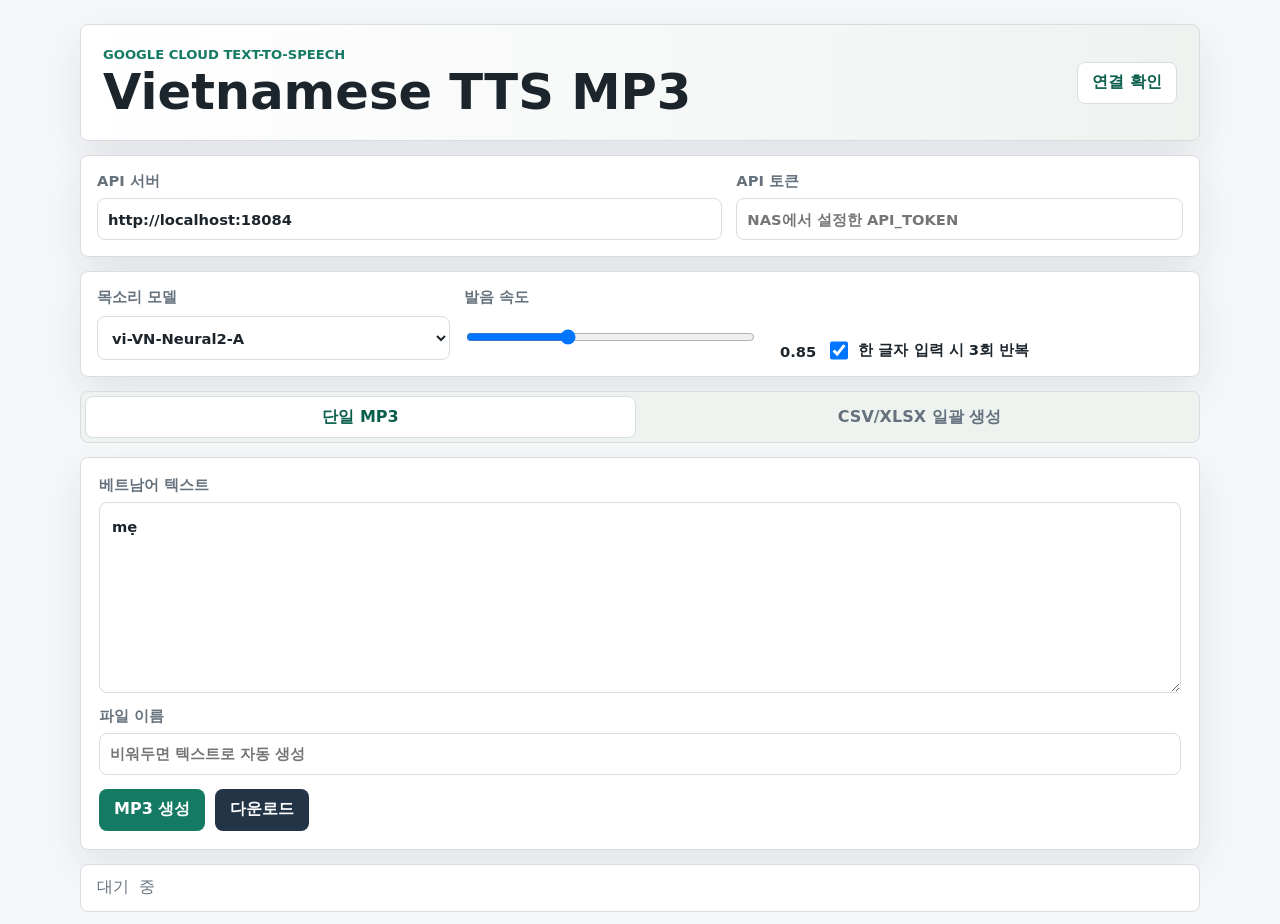
==== index.html @ 447823b3 "Add files via upload" ====
<!doctype html>
<html lang="ko">
  <head>
    <meta charset="utf-8">
    <meta name="viewport" content="width=device-width, initial-scale=1">
    <title>Vietnamese TTS MP3</title>
    <link rel="stylesheet" href="styles.css">
  </head>
  <body>
    <main class="app-shell">
      <header class="topbar">
        <div>
          <p class="eyebrow">Google Cloud Text-to-Speech</p>
          <h1>Vietnamese TTS MP3</h1>
        </div>
        <button id="healthButton" class="secondary-button" type="button">연결 확인</button>
      </header>

      <section class="api-panel" aria-label="API settings">
        <label>
          API 서버
          <input id="apiBaseInput" type="url" placeholder="https://tts.example.com">
        </label>
        <label>
          API 토큰
          <input id="apiTokenInput" type="password" autocomplete="off" placeholder="NAS에서 설정한 API_TOKEN">
        </label>
      </section>

      <section class="controls-panel" aria-label="Voice controls">
        <label>
          목소리 모델
          <select id="voiceSelect"></select>
        </label>
        <label class="range-label">
          발음 속도
          <input id="rateInput" type="range" min="0.25" max="2" step="0.01" value="0.85">
          <output id="rateOutput">0.85</output>
        </label>
        <label class="checkbox-label">
          <input id="repeatShortInput" type="checkbox" checked>
          한 글자 입력 시 3회 반복
        </label>
      </section>

      <nav class="tabs" aria-label="TTS modes">
        <button class="tab-button active" type="button" data-tab="single">단일 MP3</button>
        <button class="tab-button" type="button" data-tab="batch">CSV/XLSX 일괄 생성</button>
      </nav>

      <section id="singleTab" class="workspace active" aria-label="Single MP3 generator">
        <label>
          베트남어 텍스트
          <textarea id="textInput" rows="7" spellcheck="false">mẹ</textarea>
        </label>
        <label>
          파일 이름
          <input id="filenameInput" type="text" placeholder="비워두면 텍스트로 자동 생성">
        </label>
        <div class="action-row">
          <button id="singleGenerateButton" class="primary-button" type="button">MP3 생성</button>
          <a id="singleDownloadLink" class="download-link" hidden>다운로드</a>
        </div>
        <audio id="audioPreview" controls hidden></audio>
      </section>

      <section id="batchTab" class="workspace" aria-label="Batch MP3 generator">
        <label>
          CSV 또는 XLSX 파일
          <input id="batchFileInput" type="file" accept=".csv,.xlsx">
        </label>
        <div class="table-note">
          권장 컬럼: 카테고리, 베트남어, 한국어
        </div>
        <div class="action-row">
          <button id="batchGenerateButton" class="primary-button" type="button">ZIP 생성</button>
        </div>
      </section>

      <section class="status-panel" aria-label="Status">
        <div id="statusText">대기 중</div>
      </section>
    </main>

    <script src="app.js"></script>
  </body>
</html>
---- styles.css ----
:root {
  color-scheme: light;
  --bg: #f6f7f9;
  --surface: #ffffff;
  --surface-strong: #eef3f0;
  --text: #1d252c;
  --muted: #65727e;
  --line: #d8dde3;
  --accent: #147a63;
  --accent-strong: #0c5f4c;
  --accent-soft: #dceee8;
  --warning: #9a5a00;
  --danger: #b42318;
  --shadow: 0 16px 40px rgba(28, 38, 47, 0.09);
  font-family: "Segoe UI", "Malgun Gothic", system-ui, sans-serif;
}

* {
  box-sizing: border-box;
}

body {
  margin: 0;
  min-height: 100vh;
  background: var(--bg);
  color: var(--text);
}

button,
input,
select,
textarea {
  font: inherit;
}

.app-shell {
  width: min(1120px, calc(100% - 32px));
  margin: 24px auto;
  display: grid;
  gap: 14px;
}

.topbar,
.api-panel,
.controls-panel,
.workspace,
.status-panel {
  background: var(--surface);
  border: 1px solid var(--line);
  border-radius: 8px;
  box-shadow: var(--shadow);
}

.topbar {
  min-height: 112px;
  display: flex;
  align-items: center;
  justify-content: space-between;
  gap: 16px;
  padding: 22px;
  background: linear-gradient(90deg, #ffffff 0%, #eef3f0 100%);
}

.eyebrow {
  margin: 0 0 4px;
  color: var(--accent);
  font-size: 0.82rem;
  font-weight: 700;
  letter-spacing: 0;
  text-transform: uppercase;
}

h1 {
  margin: 0;
  font-size: clamp(2rem, 5vw, 3.1rem);
  line-height: 1.05;
  letter-spacing: 0;
}

label {
  display: grid;
  gap: 7px;
  color: var(--muted);
  font-size: 0.92rem;
  font-weight: 700;
}

input,
select,
textarea {
  width: 100%;
  border: 1px solid var(--line);
  border-radius: 8px;
  background: #fff;
  color: var(--text);
  outline: none;
}

input,
select {
  min-height: 42px;
  padding: 8px 10px;
}

textarea {
  min-height: 168px;
  resize: vertical;
  padding: 12px;
  line-height: 1.6;
}

input:focus,
select:focus,
textarea:focus {
  border-color: var(--accent);
  box-shadow: 0 0 0 3px var(--accent-soft);
}

.api-panel,
.controls-panel {
  display: grid;
  grid-template-columns: repeat(3, minmax(0, 1fr));
  gap: 14px;
  padding: 16px;
}

.api-panel {
  grid-template-columns: 1.4fr 1fr;
}

.range-label {
  grid-template-columns: 1fr auto;
  align-items: end;
}

.range-label input {
  grid-column: 1 / 2;
  padding: 0;
}

.range-label output {
  grid-row: 2;
  grid-column: 2;
  min-width: 56px;
  text-align: right;
  color: var(--text);
}

.checkbox-label {
  align-content: end;
  grid-template-columns: auto 1fr;
  gap: 10px;
  color: var(--text);
}

.checkbox-label input {
  width: 18px;
  min-height: 18px;
  margin: 0;
}

.tabs {
  display: flex;
  gap: 8px;
  padding: 4px;
  border: 1px solid var(--line);
  border-radius: 8px;
  background: var(--surface-strong);
}

.tab-button,
.primary-button,
.secondary-button,
.download-link {
  min-height: 42px;
  border: 1px solid transparent;
  border-radius: 8px;
  padding: 9px 14px;
  cursor: pointer;
  text-decoration: none;
  font-weight: 800;
}

.tab-button {
  flex: 1;
  background: transparent;
  color: var(--muted);
}

.tab-button.active {
  background: var(--surface);
  color: var(--accent-strong);
  border-color: var(--line);
}

.workspace {
  display: none;
  gap: 14px;
  padding: 18px;
}

.workspace.active {
  display: grid;
}

.primary-button {
  background: var(--accent);
  color: #fff;
}

.primary-button:hover {
  background: var(--accent-strong);
}

.secondary-button {
  background: #fff;
  color: var(--accent-strong);
  border-color: var(--line);
}

.download-link {
  display: inline-grid;
  place-items: center;
  background: #243447;
  color: #fff;
}

.action-row {
  display: flex;
  flex-wrap: wrap;
  gap: 10px;
  align-items: center;
}

audio {
  width: 100%;
}

.table-note {
  min-height: 44px;
  display: flex;
  align-items: center;
  border: 1px dashed var(--line);
  border-radius: 8px;
  padding: 10px 12px;
  color: var(--warning);
  background: #fffaf0;
  font-weight: 700;
}

.status-panel {
  min-height: 48px;
  display: flex;
  align-items: center;
  padding: 12px 16px;
  color: var(--muted);
  font-family: Consolas, "Courier New", monospace;
  box-shadow: none;
}

.status-panel.error {
  color: var(--danger);
  border-color: #f5c2bd;
  background: #fff5f5;
}

.status-panel.success {
  color: var(--accent-strong);
  border-color: #b8ded2;
  background: #f1faf6;
}

@media (max-width: 760px) {
  .app-shell {
    width: min(100% - 20px, 1120px);
    margin: 10px auto;
  }

  .topbar {
    align-items: stretch;
    flex-direction: column;
  }

  .api-panel,
  .controls-panel {
    grid-template-columns: 1fr;
  }

  .tabs {
    flex-direction: column;
  }
}
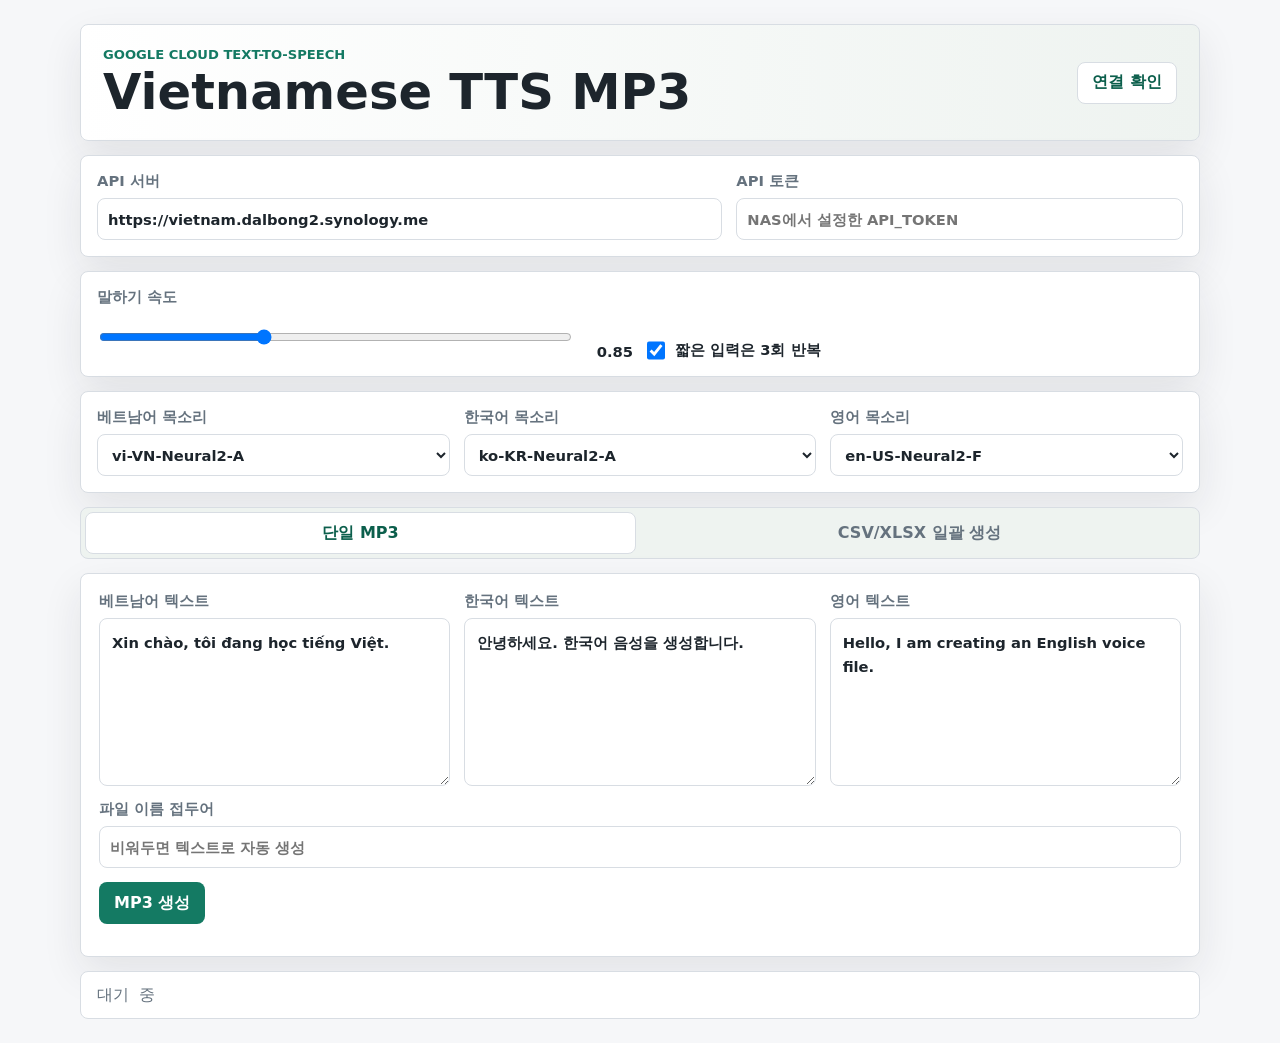
==== commit 9a9137af: "Add multilingual TTS generation" ====
--- a/index.html
+++ b/index.html
@@ -28,18 +28,29 @@
       </section>
 
       <section class="controls-panel" aria-label="Voice controls">
-        <label>
-          목소리 모델
-          <select id="voiceSelect"></select>
-        </label>
         <label class="range-label">
-          발음 속도
+          말하기 속도
           <input id="rateInput" type="range" min="0.25" max="2" step="0.01" value="0.85">
           <output id="rateOutput">0.85</output>
         </label>
         <label class="checkbox-label">
           <input id="repeatShortInput" type="checkbox" checked>
-          한 글자 입력 시 3회 반복
+          짧은 입력은 3회 반복
+        </label>
+      </section>
+
+      <section class="voices-panel" aria-label="Voice models">
+        <label>
+          베트남어 목소리
+          <select id="voiceViSelect"></select>
+        </label>
+        <label>
+          한국어 목소리
+          <select id="voiceKoSelect"></select>
+        </label>
+        <label>
+          영어 목소리
+          <select id="voiceEnSelect"></select>
         </label>
       </section>
 
@@ -49,19 +60,28 @@
       </nav>
 
       <section id="singleTab" class="workspace active" aria-label="Single MP3 generator">
+        <div class="language-grid">
+          <label>
+            베트남어 텍스트
+            <textarea id="textViInput" rows="5" spellcheck="false">Xin chào, tôi đang học tiếng Việt.</textarea>
+          </label>
+          <label>
+            한국어 텍스트
+            <textarea id="textKoInput" rows="5" spellcheck="false">안녕하세요. 한국어 음성을 생성합니다.</textarea>
+          </label>
+          <label>
+            영어 텍스트
+            <textarea id="textEnInput" rows="5" spellcheck="false">Hello, I am creating an English voice file.</textarea>
+          </label>
+        </div>
         <label>
-          베트남어 텍스트
-          <textarea id="textInput" rows="7" spellcheck="false">mẹ</textarea>
-        </label>
-        <label>
-          파일 이름
+          파일 이름 접두어
           <input id="filenameInput" type="text" placeholder="비워두면 텍스트로 자동 생성">
         </label>
         <div class="action-row">
           <button id="singleGenerateButton" class="primary-button" type="button">MP3 생성</button>
-          <a id="singleDownloadLink" class="download-link" hidden>다운로드</a>
         </div>
-        <audio id="audioPreview" controls hidden></audio>
+        <div id="singleResults" class="result-list" hidden></div>
       </section>
 
       <section id="batchTab" class="workspace" aria-label="Batch MP3 generator">
@@ -70,11 +90,12 @@
           <input id="batchFileInput" type="file" accept=".csv,.xlsx">
         </label>
         <div class="table-note">
-          권장 컬럼: 카테고리, 베트남어, 한국어
+          권장 컬럼: 카테고리, 베트남어, 한국어, 영어
         </div>
         <div class="action-row">
           <button id="batchGenerateButton" class="primary-button" type="button">ZIP 생성</button>
         </div>
+        <progress id="batchProgress" value="0" max="100" hidden></progress>
       </section>
 
       <section class="status-panel" aria-label="Status">
@@ -82,6 +103,8 @@
       </section>
     </main>
 
+    <script src="vendor/xlsx.full.min.js"></script>
+    <script src="vendor/jszip.min.js"></script>
     <script src="app.js"></script>
   </body>
 </html>
--- a/styles.css
+++ b/styles.css
@@ -43,6 +43,7 @@
 .topbar,
 .api-panel,
 .controls-panel,
+.voices-panel,
 .workspace,
 .status-panel {
   background: var(--surface);
@@ -117,7 +118,8 @@
 }
 
 .api-panel,
-.controls-panel {
+.controls-panel,
+.voices-panel {
   display: grid;
   grid-template-columns: repeat(3, minmax(0, 1fr));
   gap: 14px;
@@ -126,6 +128,10 @@
 
 .api-panel {
   grid-template-columns: 1.4fr 1fr;
+}
+
+.controls-panel {
+  grid-template-columns: minmax(220px, 1fr) minmax(220px, 1fr);
 }
 
 .range-label {
@@ -203,6 +209,12 @@
   display: grid;
 }
 
+.language-grid {
+  display: grid;
+  grid-template-columns: repeat(3, minmax(0, 1fr));
+  gap: 14px;
+}
+
 .primary-button {
   background: var(--accent);
   color: #fff;
@@ -236,6 +248,44 @@
   width: 100%;
 }
 
+.result-list {
+  display: grid;
+  gap: 12px;
+}
+
+.result-item {
+  display: grid;
+  grid-template-columns: minmax(180px, 1fr) minmax(260px, 2fr) auto;
+  gap: 12px;
+  align-items: center;
+  border-top: 1px solid var(--line);
+  padding-top: 12px;
+}
+
+.result-title {
+  display: grid;
+  gap: 3px;
+  min-width: 0;
+}
+
+.result-title strong,
+.result-title span {
+  overflow: hidden;
+  text-overflow: ellipsis;
+  white-space: nowrap;
+}
+
+.result-title span {
+  color: var(--muted);
+  font-size: 0.86rem;
+}
+
+progress {
+  width: 100%;
+  height: 14px;
+  accent-color: var(--accent);
+}
+
 .table-note {
   min-height: 44px;
   display: flex;
@@ -282,7 +332,10 @@
   }
 
   .api-panel,
-  .controls-panel {
+  .controls-panel,
+  .voices-panel,
+  .language-grid,
+  .result-item {
     grid-template-columns: 1fr;
   }
 
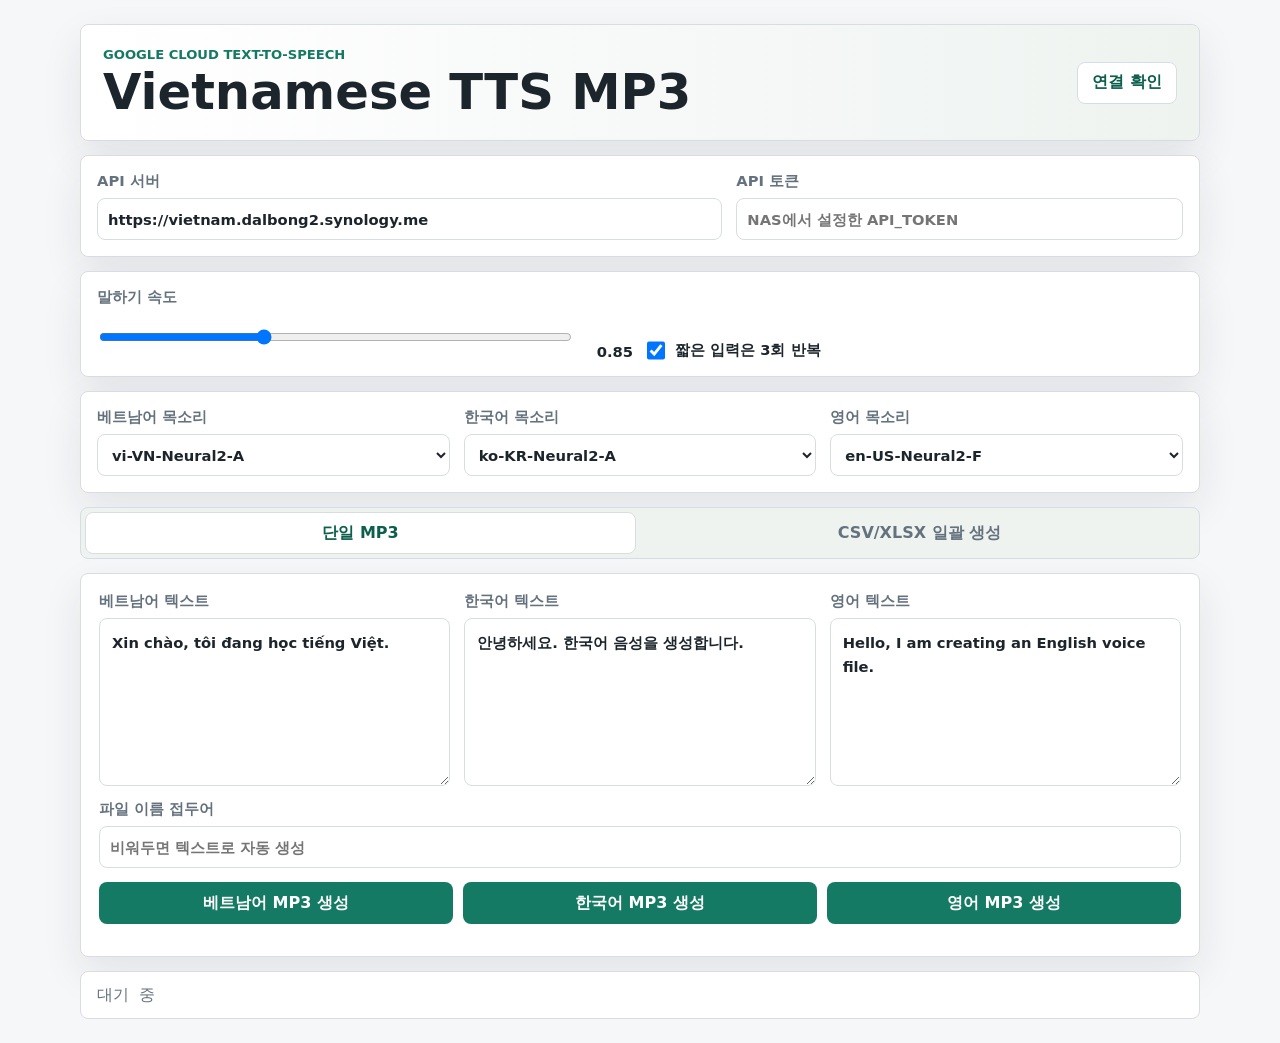
==== commit e61a5633: "Generate single-language MP3 files separately" ====
--- a/index.html
+++ b/index.html
@@ -78,8 +78,10 @@
           파일 이름 접두어
           <input id="filenameInput" type="text" placeholder="비워두면 텍스트로 자동 생성">
         </label>
-        <div class="action-row">
-          <button id="singleGenerateButton" class="primary-button" type="button">MP3 생성</button>
+        <div class="action-row single-action-row">
+          <button class="primary-button single-language-button" type="button" data-language="vi">베트남어 MP3 생성</button>
+          <button class="primary-button single-language-button" type="button" data-language="ko">한국어 MP3 생성</button>
+          <button class="primary-button single-language-button" type="button" data-language="en">영어 MP3 생성</button>
         </div>
         <div id="singleResults" class="result-list" hidden></div>
       </section>
--- a/styles.css
+++ b/styles.css
@@ -244,6 +244,11 @@
   align-items: center;
 }
 
+.single-action-row {
+  display: grid;
+  grid-template-columns: repeat(3, minmax(0, 1fr));
+}
+
 audio {
   width: 100%;
 }
@@ -335,6 +340,7 @@
   .controls-panel,
   .voices-panel,
   .language-grid,
+  .single-action-row,
   .result-item {
     grid-template-columns: 1fr;
   }
